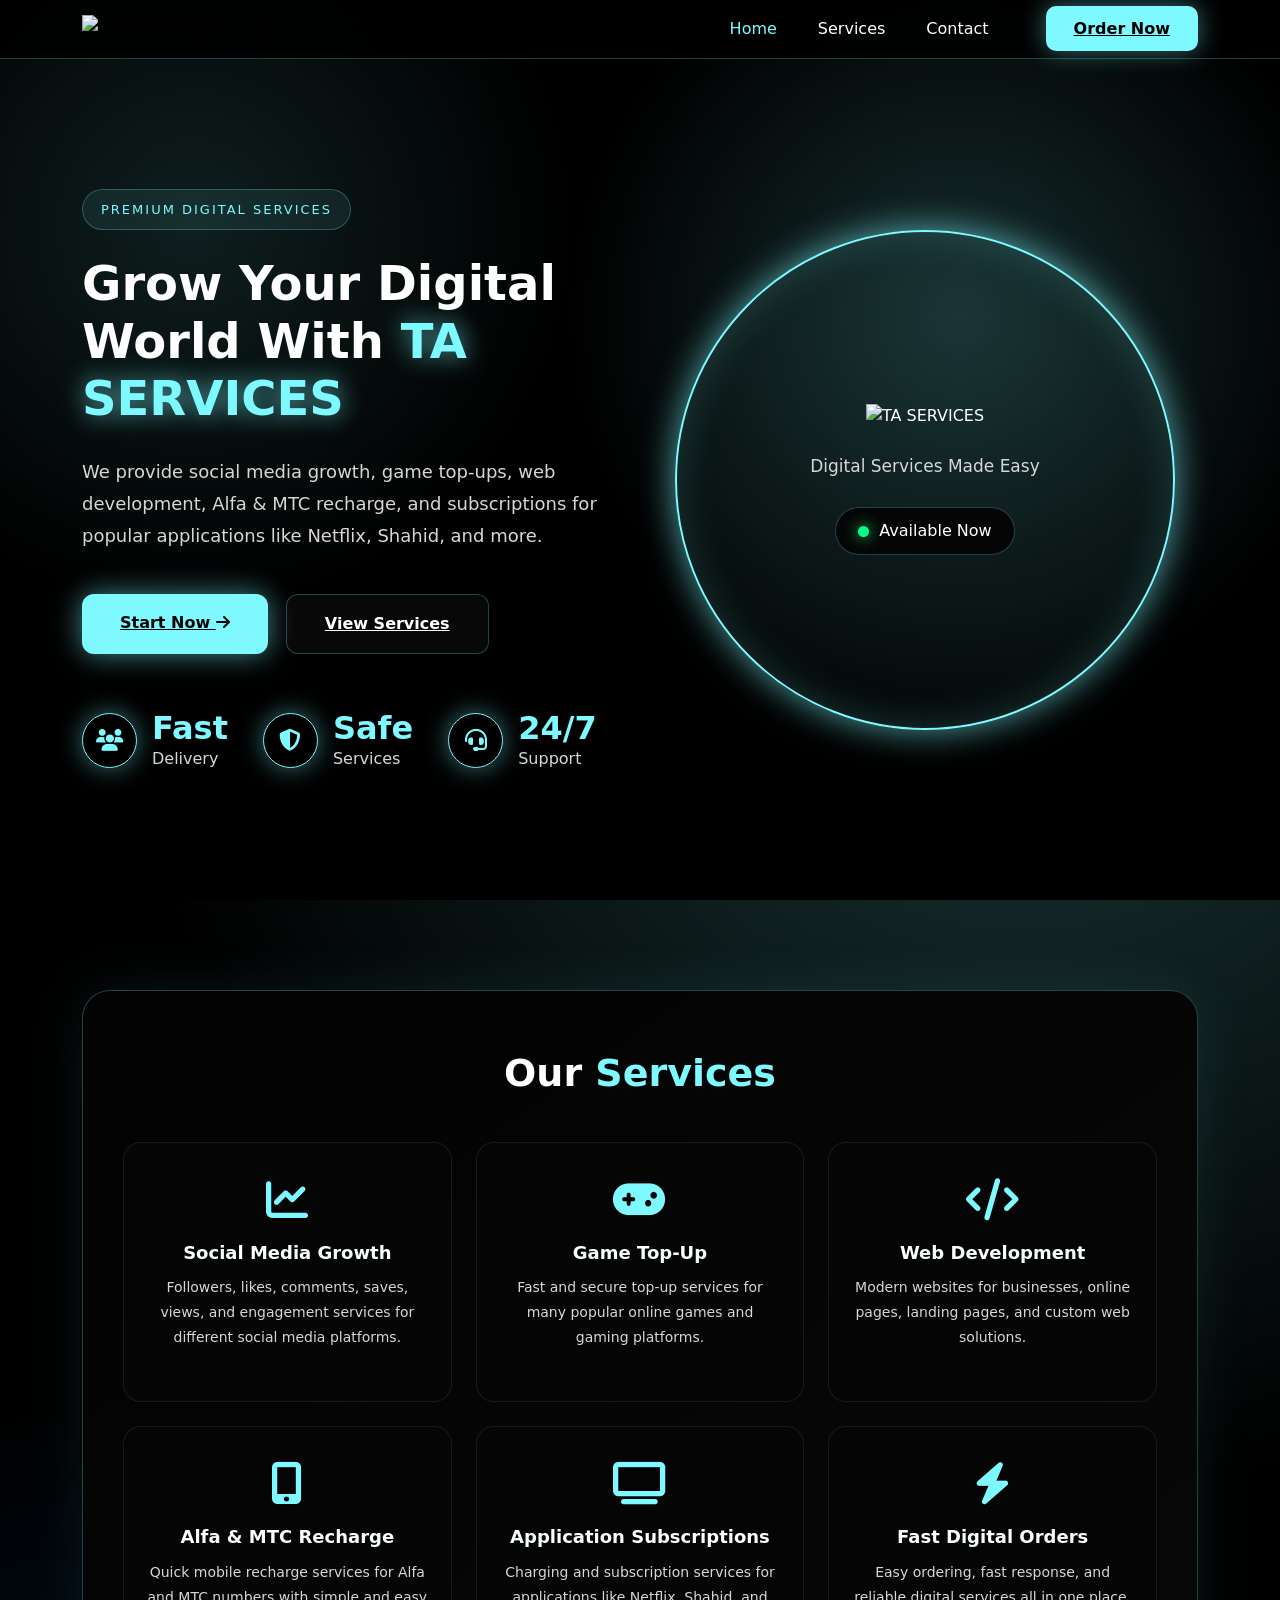
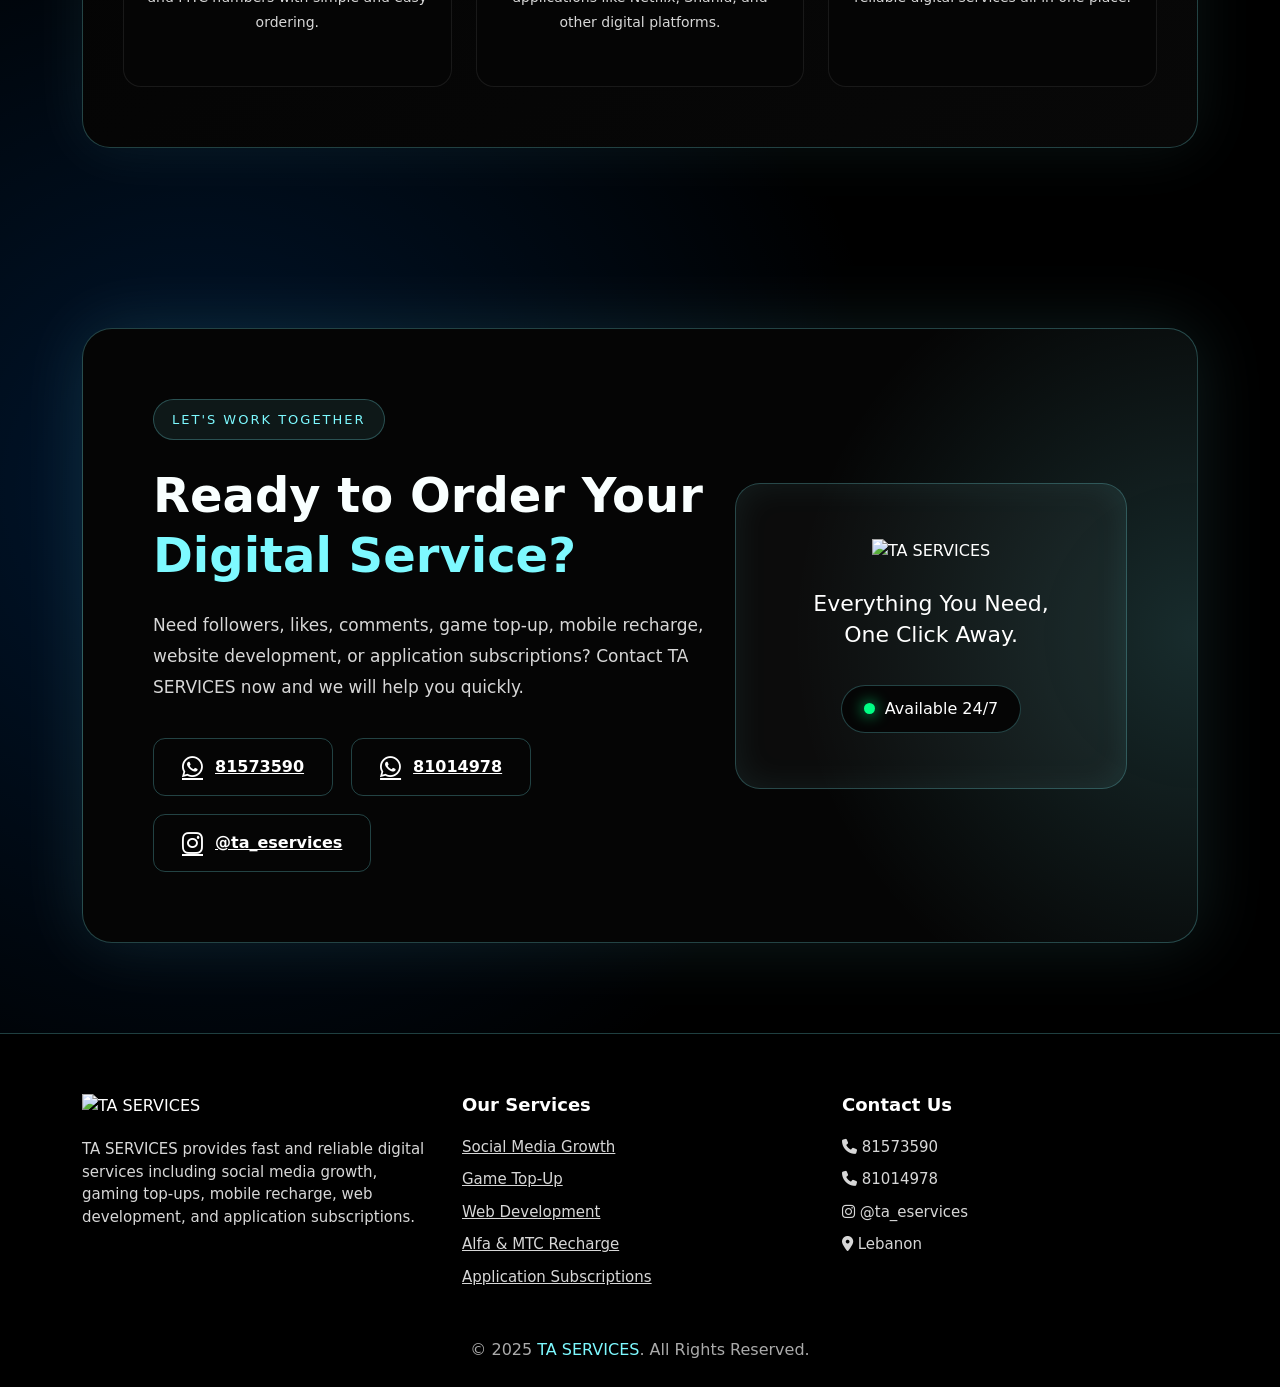
==== index.html @ 1ed660b7 "Add files via upload" ====
<!DOCTYPE html>
<html lang="en">
<head>
  <meta charset="UTF-8">
  <meta name="viewport" content="width=device-width, initial-scale=1.0">
  <title>TA SERVICES</title>

  <link rel="stylesheet" href="mainpage.css">

  <link href="https://cdn.jsdelivr.net/npm/bootstrap@5.3.3/dist/css/bootstrap.min.css" rel="stylesheet">
  <link href="https://cdnjs.cloudflare.com/ajax/libs/font-awesome/6.5.0/css/all.min.css" rel="stylesheet">
</head>

<body>
<style>
   body{
        background:
    radial-gradient(circle at 80% 20%, rgba(125,249,255,.22), transparent 35%),
    radial-gradient(circle at 15% 70%, rgba(0,120,255,.18), transparent 30%),
    #000000;
  color:#ffffff;
  min-height:100vh;

}
</style>
<nav class="navbar navbar-expand-lg fixed-top">
  <div class="container">

    <a class="navbar-brand" href="#">
      <img src="picture.jpg" alt="TA SERVICES Logo">
    </a>

    <button class="navbar-toggler bg-light" data-bs-toggle="collapse" data-bs-target="#menu">
      <span class="navbar-toggler-icon"></span>
    </button>

    <div class="collapse navbar-collapse justify-content-end" id="menu">
      <ul class="navbar-nav align-items-center">
        <li class="nav-item"><a class="nav-link active" href="#home">Home</a></li>
        <li class="nav-item"><a class="nav-link" href="#services">Services</a></li>
        <li class="nav-item"><a class="nav-link" href="#contact">Contact</a></li>

        <li class="nav-item ms-lg-4 mt-3 mt-lg-0">
          <a href="#contact" class="btn-nav">Order Now</a>
        </li>
      </ul>
    </div>

  </div>
</nav>

<section class="hero" id="home">
  <div class="container">
    <div class="row align-items-center">

      <div class="col-lg-6">
        <span class="subtitle">PREMIUM DIGITAL SERVICES</span>

        <h1 style="color: var(--white);font-size: 3rem;line-height: 1.2;">
          Grow Your Digital World
          With <span >TA SERVICES</span>
        </h1>

        <p>
          We provide social media growth, game top-ups, web development,
          Alfa & MTC recharge, and subscriptions for popular applications
          like Netflix, Shahid, and more.
        </p>

        <div class="hero-buttons">
          <a href="#contact" class="btn-main">
            Start Now <i class="fa-solid fa-arrow-right"></i>
          </a>

          <a href="#services" class="btn-outline-custom">
            View Services
          </a>
        </div>

        <div class="stats">
          <div class="stat">
            <i class="fa-solid fa-users"></i>
            <div>
              <h3>Fast</h3>
              <span>Delivery</span>
            </div>
          </div>

          <div class="stat">
            <i class="fa-solid fa-shield-halved"></i>
            <div>
              <h3>Safe</h3>
              <span>Services</span>
            </div>
          </div>

          <div class="stat">
            <i class="fa-solid fa-headset"></i>
            <div>
              <h3>24/7</h3>
              <span>Support</span>
            </div>
          </div>
        </div>
      </div>

      <div class="col-lg-6 mt-5 mt-lg-0">
        <div class="hero-logo-box">
          <div class="circle">
            <div>
              <img src="assets/images/logo.png" alt="TA SERVICES">
              <p>Digital Services Made Easy</p>

              <div class="online">
                <div class="dot"></div>
                Available Now
              </div>
            </div>
          </div>
        </div>
      </div>

    </div>
  </div>
</section>

<section class="services" id="services">
  <div class="container">

    <div class="service-box">
      <h2 class="section-title" style="color: var(--white);">
        Our <span>Services</span>
      </h2>

      <div class="row g-4">

        <div class="col-lg-4 col-md-6">
          <div class="service-card">
            <i class="fa-solid fa-chart-line"></i>
            <h4 style="color: rgb(249, 255, 255);">Social Media Growth</h4>
            <p>
              Followers, likes, comments, saves, views, and engagement
              services for different social media platforms.
            </p>
          </div>
        </div>

        <div class="col-lg-4 col-md-6">
          <div class="service-card">
            <i class="fa-solid fa-gamepad"></i>
            <h4 style="color: rgb(249, 255, 255);">Game Top-Up</h4>
            <p>
              Fast and secure top-up services for many popular online games
              and gaming platforms.
            </p>
          </div>
        </div>

        <div class="col-lg-4 col-md-6">
          <div class="service-card">
            <i class="fa-solid fa-code"></i>
            <h4 style="color: rgb(249, 255, 255);">Web Development</h4>
            <p>
              Modern websites for businesses, online pages, landing pages,
              and custom web solutions.
            </p>
          </div>
        </div>

        <div class="col-lg-4 col-md-6">
          <div class="service-card">
            <i class="fa-solid fa-mobile-screen-button"></i>
            <h4 style="color: rgb(249, 255, 255);">Alfa & MTC Recharge</h4>
            <p>
              Quick mobile recharge services for Alfa and MTC numbers with
              simple and easy ordering.
            </p>
          </div>
        </div>

        <div class="col-lg-4 col-md-6">
          <div class="service-card">
            <i class="fa-solid fa-tv"></i>
            <h4 style="color: rgb(249, 255, 255);">Application Subscriptions</h4>
            <p>
              Charging and subscription services for applications like
              Netflix, Shahid, and other digital platforms.
            </p>
          </div>
        </div>

        <div class="col-lg-4 col-md-6">
          <div class="service-card">
            <i class="fa-solid fa-bolt"></i>
            <h4 style="color: rgb(249, 255, 255);">Fast Digital Orders</h4>
            <p>
              Easy ordering, fast response, and reliable digital services
              all in one place.
            </p>
          </div>
        </div>

      </div>
    </div>

  </div>
</section>

<section class="contact-section" id="contact">
  <div class="container">

    <div class="contact-box">
      <div class="row align-items-center">

        <div class="col-lg-7">
          <span class="subtitle">LET'S WORK TOGETHER</span>

          <h2 style="color: rgb(249, 255, 255);">
            Ready to Order Your
            <span>Digital Service?</span>
          </h2>

          <p>
            Need followers, likes, comments, game top-up, mobile recharge,
            website development, or application subscriptions?
            Contact TA SERVICES now and we will help you quickly.
          </p>

          <div class="contact-buttons">
            <a href="https://wa.me/96181573590" target="_blank" class="contact-btn">
              <i class="fa-brands fa-whatsapp"></i>
              81573590
            </a>

            <a href="https://wa.me/96181014978" target="_blank" class="contact-btn">
              <i class="fa-brands fa-whatsapp"></i>
              81014978
            </a>

            <a href="https://www.instagram.com/ta_eservices" target="_blank" class="contact-btn instagram">
              <i class="fa-brands fa-instagram"></i>
              @ta_eservices
            </a>
          </div>
        </div>

        <div class="col-lg-5 mt-5 mt-lg-0">
          <div class="contact-card">
            <img src="assets/images/logo.png" alt="TA SERVICES">
            <p>
              Everything You Need,<br>
              One Click Away.
            </p>

            <div class="online">
              <div class="dot"></div>
              Available 24/7
            </div>
          </div>
        </div>

      </div>
    </div>

  </div>
</section>

<footer>
  <div class="container">
    <div class="row g-4">

      <div class="col-lg-4">
        <img src="assets/images/logo.png" class="footer-logo" alt="TA SERVICES">
        <p>
          TA SERVICES provides fast and reliable digital services including
          social media growth, gaming top-ups, mobile recharge, web development,
          and application subscriptions.
        </p>
      </div>

      <div class="col-lg-4">
        <h5>Our Services</h5>
        <a href="#services">Social Media Growth</a>
        <a href="#services">Game Top-Up</a>
        <a href="#services">Web Development</a>
        <a href="#services">Alfa & MTC Recharge</a>
        <a href="#services">Application Subscriptions</a>
      </div>

      <div class="col-lg-4">
        <h5>Contact Us</h5>
        <p><i class="fa-solid fa-phone"></i> 81573590</p>
        <p><i class="fa-solid fa-phone"></i> 81014978</p>
        <p><i class="fa-brands fa-instagram"></i> @ta_eservices</p>
        <p><i class="fa-solid fa-location-dot"></i> Lebanon</p>
      </div>

    </div>

    <div class="copy">
      © 2025 <span>TA SERVICES</span>. All Rights Reserved.
    </div>
  </div>
</footer>

<script src="https://cdn.jsdelivr.net/npm/bootstrap@5.3.3/dist/js/bootstrap.bundle.min.js"></script>

</body>
</html>
---- mainpage.css ----
@import url('https://fonts.googleapis.com/css2?family=Poppins:wght@400;500;600;700;800&display=swap');

:root{
  --primary:#7DF9FF;
  --bg:#000000;
  --white:#ffffff;
  --text:#d7d7d7;
  --card:#070707;
  --border:rgba(125,249,255,.25);
}

*{
  margin:0;
  padding:0;
  box-sizing:border-box;
}

body{
  font-family:'Poppins',sans-serif;
  background:var(--bg);
  color:var(--white);
  overflow-x:hidden;
}

a{
  text-decoration:none;
}

/* NAVBAR */

.navbar{
  background:rgba(0,0,0,.9);
  backdrop-filter:blur(18px);
  padding:18px 0;
  border-bottom:1px solid var(--border);
}

.navbar-brand img{
  height:58px;
}

.navbar-nav{
  gap:25px;
}

.nav-link{
  color:var(--white)!important;
  font-weight:500;
  position:relative;
}

.nav-link:hover,
.nav-link.active{
  color:var(--primary)!important;
}

.nav-link::after{
  content:"";
  position:absolute;
  left:0;
  bottom:-8px;
  width:0;
  height:2px;
  background:var(--primary);
  transition:.3s;
}

.nav-link:hover::after{
  width:100%;
}

.btn-nav{
  background:var(--primary);
  color:#000;
  padding:13px 28px;
  border-radius:10px;
  font-weight:700;
  box-shadow:0 0 25px rgba(125,249,255,.45);
  transition:.3s;
}

.btn-nav:hover{
  color:#000;
  transform:translateY(-4px);
  box-shadow:0 0 40px rgba(125,249,255,.8);
}

/* HERO */

.hero{
  min-height:100vh;
  padding:150px 0 90px;
  display:flex;
  align-items:center;
  background:
    radial-gradient(circle at 75% 35%,rgba(125,249,255,.18),transparent 35%),
    radial-gradient(circle at 15% 25%,rgba(125,249,255,.12),transparent 30%),
    #000;
}

.subtitle{
  display:inline-block;
  color:var(--primary);
  border:1px solid var(--border);
  padding:10px 18px;
  border-radius:50px;
  font-size:13px;
  letter-spacing:2px;
  margin-bottom:25px;
  background:rgba(125,249,255,.08);
}

.hero h1{
  font-size:62px;
  line-height:1.2;
  font-weight:800;
  margin-bottom:28px;
}

.hero h1 span{
  color:var(--primary);
  text-shadow:0 0 25px rgba(125,249,255,.7);
}

.hero p{
  color:var(--text);
  font-size:18px;
  line-height:32px;
  max-width:600px;
  margin-bottom:42px;
}

.hero-buttons{
  display:flex;
  flex-wrap:wrap;
  gap:18px;
  margin-bottom:55px;
}

.btn-main{
  background:var(--primary);
  color:#000;
  padding:17px 38px;
  border-radius:12px;
  font-weight:700;
  box-shadow:0 0 28px rgba(125,249,255,.55);
  transition:.3s;
}

.btn-main:hover{
  color:#000;
  transform:translateY(-5px);
  box-shadow:0 0 45px rgba(125,249,255,.9);
}

.btn-outline-custom{
  color:var(--white);
  border:1px solid var(--border);
  padding:17px 38px;
  border-radius:12px;
  font-weight:600;
  background:rgba(255,255,255,.03);
  transition:.3s;
}

.btn-outline-custom:hover{
  color:#000;
  background:var(--primary);
}

/* STATS */

.stats{
  display:flex;
  flex-wrap:wrap;
  gap:35px;
}

.stat{
  display:flex;
  align-items:center;
  gap:15px;
}

.stat i{
  width:55px;
  height:55px;
  border-radius:50%;
  border:1px solid var(--primary);
  color:var(--primary);
  display:flex;
  align-items:center;
  justify-content:center;
  font-size:22px;
  box-shadow:0 0 25px rgba(125,249,255,.45);
}

.stat h3{
  font-size:32px;
  font-weight:800;
  margin:0;
  color:var(--primary);
}

.stat span{
  color:var(--text);
}

/* HERO LOGO */

.hero-logo-box{
  display:flex;
  justify-content:center;
  align-items:center;
  min-height:520px;
}

.circle{
  width:500px;
  height:500px;
  border-radius:50%;
  border:2px solid var(--primary);
  display:flex;
  justify-content:center;
  align-items:center;
  text-align:center;
  background:rgba(125,249,255,.04);
  box-shadow:
    0 0 35px rgba(125,249,255,.65),
    inset 0 0 40px rgba(125,249,255,.18);
  position:relative;
}

.circle::before{
  content:"";
  position:absolute;
  width:620px;
  height:620px;
  border-radius:50%;
  background:rgba(125,249,255,.08);
  filter:blur(55px);
  z-index:-1;
}

.circle img{
  width:350px;
  margin-bottom:22px;
}

.circle p{
  color:var(--text);
  font-size:17px;
  margin-bottom:25px;
}

.online{
  display:inline-flex;
  align-items:center;
  gap:10px;
  padding:11px 22px;
  border-radius:30px;
  border:1px solid var(--border);
  background:#050505;
}

.dot{
  width:11px;
  height:11px;
  border-radius:50%;
  background:#00ff84;
  box-shadow:0 0 15px #00ff84;
}

/* SERVICES */

.services{
  padding:90px 0;
}

.service-box{
  background:linear-gradient(145deg,#020202,#080808);
  border:1px solid var(--border);
  border-radius:28px;
  padding:60px 40px;
  box-shadow:0 0 60px rgba(125,249,255,.08);
}

.section-title{
  text-align:center;
  font-size:38px;
  font-weight:800;
  margin-bottom:45px;
}

.section-title span{
  color:var(--primary);
}

.service-card{
  height:100%;
  padding:35px 22px;
  text-align:center;
  border-radius:18px;
  background:#050505;
  border:1px solid rgba(255,255,255,.08);
  transition:.3s;
}

.service-card:hover{
  transform:translateY(-8px);
  border-color:var(--primary);
  box-shadow:0 0 35px rgba(125,249,255,.18);
}

.service-card i{
  font-size:42px;
  color:var(--primary);
  margin-bottom:22px;
}

.service-card h4{
  font-size:18px;
  font-weight:700;
  margin-bottom:12px;
}

.service-card p{
  color:var(--text);
  font-size:14px;
  line-height:25px;
}

/* CONTACT */

.contact-section{
  padding:90px 0;
}

.contact-box{
  border-radius:30px;
  padding:70px;
  border:1px solid var(--border);
  background:
    radial-gradient(circle at right,rgba(125,249,255,.16),transparent 35%),
    #050505;
  box-shadow:0 0 70px rgba(125,249,255,.12);
}

.contact-box h2{
  font-size:48px;
  line-height:1.25;
  font-weight:800;
  margin-bottom:25px;
}

.contact-box h2 span{
  color:var(--primary);
}

.contact-box p{
  color:var(--text);
  font-size:17px;
  line-height:31px;
  margin-bottom:35px;
}

.contact-buttons{
  display:flex;
  flex-wrap:wrap;
  gap:18px;
}

.contact-btn{
  color:var(--white);
  border:1px solid var(--border);
  padding:16px 28px;
  border-radius:12px;
  font-weight:600;
  display:flex;
  align-items:center;
  gap:12px;
  transition:.3s;
}

.contact-btn:hover{
  color:#000;
  background:var(--primary);
  transform:translateY(-5px);
}

.contact-btn i{
  font-size:24px;
}

.contact-card{
  text-align:center;
  padding:55px 30px;
  border-radius:25px;
  background:rgba(255,255,255,.03);
  border:1px solid var(--border);
  box-shadow:inset 0 0 35px rgba(125,249,255,.08);
}

.contact-card img{
  width:280px;
  margin-bottom:25px;
}

.contact-card p{
  font-size:22px;
  color:var(--white);
}

/* FOOTER */

footer{
  padding:60px 0 25px;
  background:#000;
  border-top:1px solid var(--border);
}

.footer-logo{
  height:65px;
  margin-bottom:20px;
}

footer p,
footer a{
  color:var(--text);
  font-size:15px;
  margin-bottom:10px;
  display:block;
}

footer a:hover{
  color:var(--primary);
}

footer h5{
  font-size:18px;
  font-weight:700;
  margin-bottom:20px;
}

.copy{
  text-align:center;
  margin-top:40px;
  color:#aaa;
}

.copy span{
  color:var(--primary);
}

/* RESPONSIVE */

@media(max-width:992px){
  .hero{
    text-align:center;
    padding-top:130px;
  }

  .hero h1{
    font-size:42px;
  }

  .hero p{
    margin-left:auto;
    margin-right:auto;
  }

  .hero-buttons,
  .stats{
    justify-content:center;
  }

  .circle{
    width:360px;
    height:360px;
  }

  .circle img{
    width:250px;
  }

  .contact-box{
    padding:40px 25px;
    text-align:center;
  }

  .contact-box h2{
    font-size:34px;
  }

  .contact-buttons{
    justify-content:center;
  }
}

@media(max-width:576px){
  .hero h1{
    font-size:34px;
  }

  .circle{
    width:300px;
    height:300px;
  }

  .circle img{
    width:210px;
  }

  .service-box{
    padding:35px 20px;
  }

}
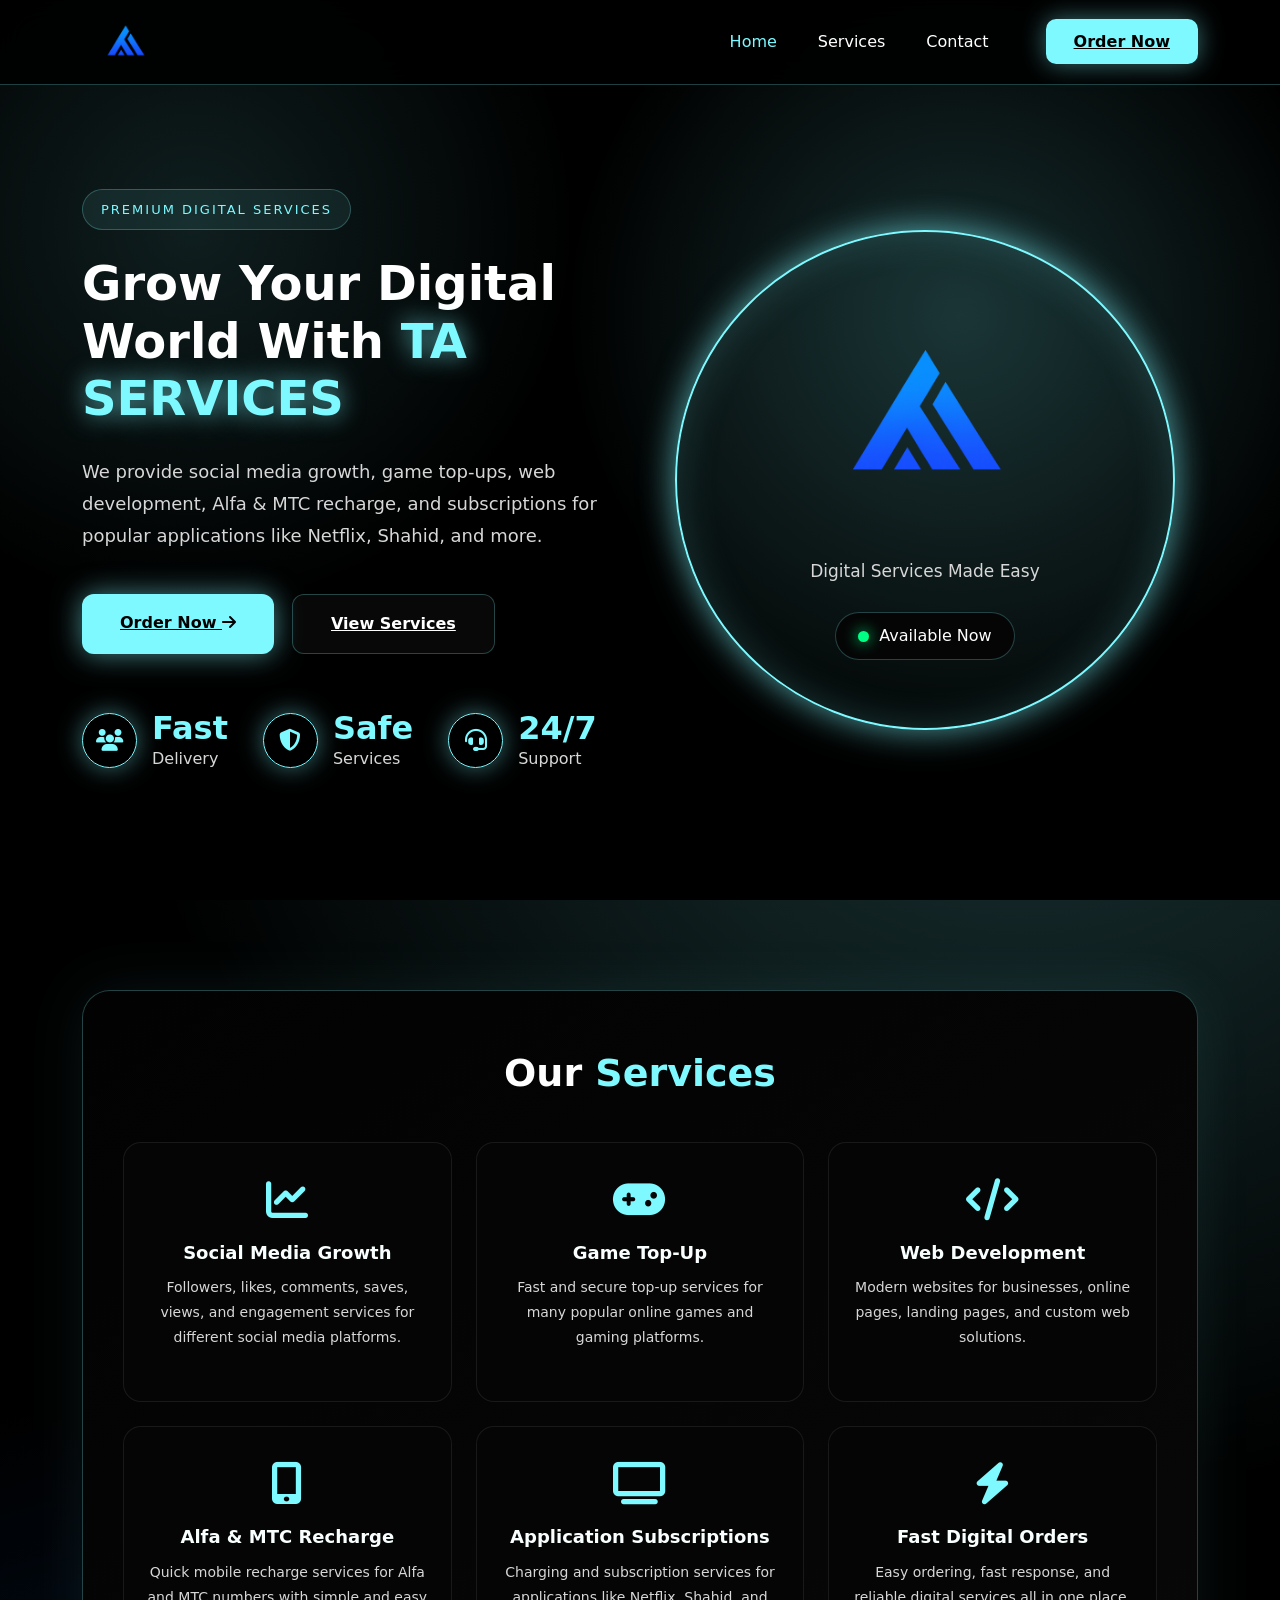
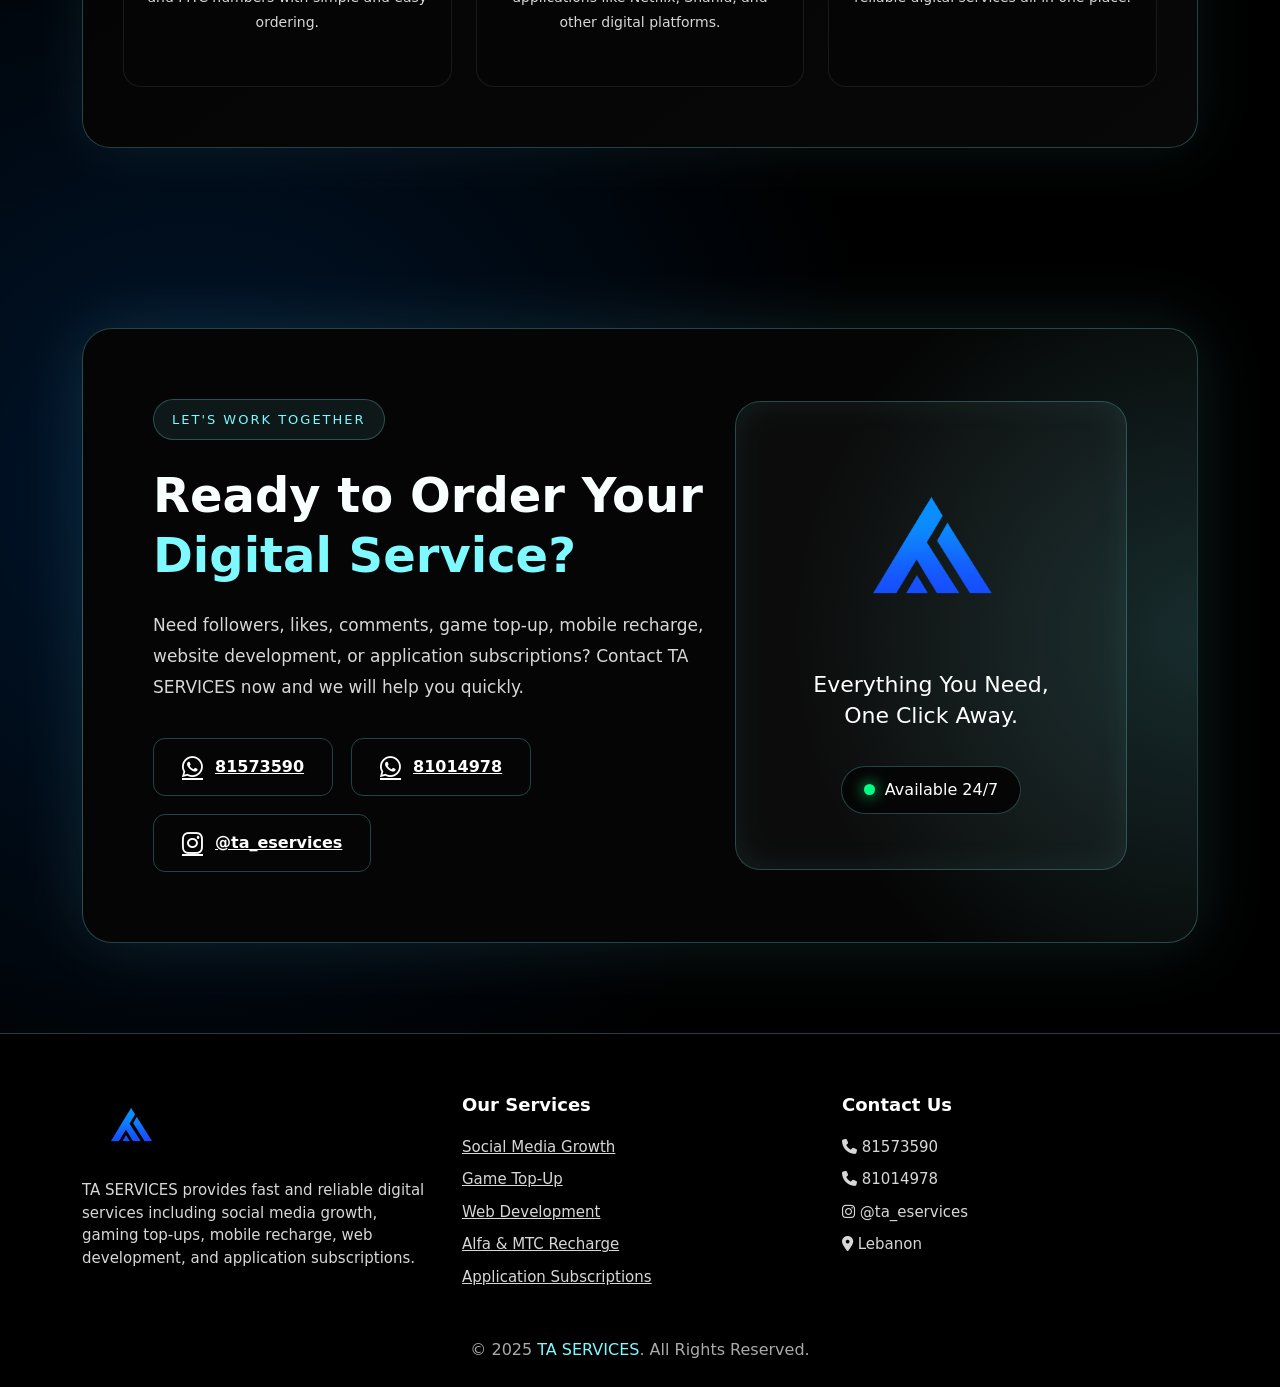
==== commit 4b45442d: "Update index.html" ====
--- a/index.html
+++ b/index.html
@@ -27,7 +27,7 @@
   <div class="container">
 
     <a class="navbar-brand" href="#">
-      <img src="picture.jpg" alt="TA SERVICES Logo">
+      <img src="logo_no_r.png" alt="TA SERVICES Logo">
     </a>
 
     <button class="navbar-toggler bg-light" data-bs-toggle="collapse" data-bs-target="#menu">
@@ -41,7 +41,7 @@
         <li class="nav-item"><a class="nav-link" href="#contact">Contact</a></li>
 
         <li class="nav-item ms-lg-4 mt-3 mt-lg-0">
-          <a href="#contact" class="btn-nav">Order Now</a>
+          <a href="order.html" class="btn-nav">Order Now</a>
         </li>
       </ul>
     </div>
@@ -68,11 +68,11 @@
         </p>
 
         <div class="hero-buttons">
-          <a href="#contact" class="btn-main">
-            Start Now <i class="fa-solid fa-arrow-right"></i>
+          <a href="order.html" class="btn-main">
+            Order Now <i class="fa-solid fa-arrow-right"></i>
           </a>
 
-          <a href="#services" class="btn-outline-custom">
+          <a href="viewprices.html" class="btn-outline-custom">
             View Services
           </a>
         </div>
@@ -108,7 +108,7 @@
         <div class="hero-logo-box">
           <div class="circle">
             <div>
-              <img src="assets/images/logo.png" alt="TA SERVICES">
+              <img src="logo_no_r.png" alt="TA SERVICES" style="size: 8rem;">
               <p>Digital Services Made Easy</p>
 
               <div class="online">
@@ -246,7 +246,7 @@
 
         <div class="col-lg-5 mt-5 mt-lg-0">
           <div class="contact-card">
-            <img src="assets/images/logo.png" alt="TA SERVICES">
+            <img src="logo_no_r.png" alt="TA SERVICES" style="font-size: 8rem;">
             <p>
               Everything You Need,<br>
               One Click Away.
@@ -270,7 +270,7 @@
     <div class="row g-4">
 
       <div class="col-lg-4">
-        <img src="assets/images/logo.png" class="footer-logo" alt="TA SERVICES">
+        <img src="logo_no_r.png" class="footer-logo" alt="TA SERVICES">
         <p>
           TA SERVICES provides fast and reliable digital services including
           social media growth, gaming top-ups, mobile recharge, web development,
@@ -306,4 +306,4 @@
 <script src="https://cdn.jsdelivr.net/npm/bootstrap@5.3.3/dist/js/bootstrap.bundle.min.js"></script>
 
 </body>
-</html>+</html>
--- a/mainpage.css
+++ b/mainpage.css
@@ -515,4 +515,4 @@
     padding:35px 20px;
   }
 
-}+}
